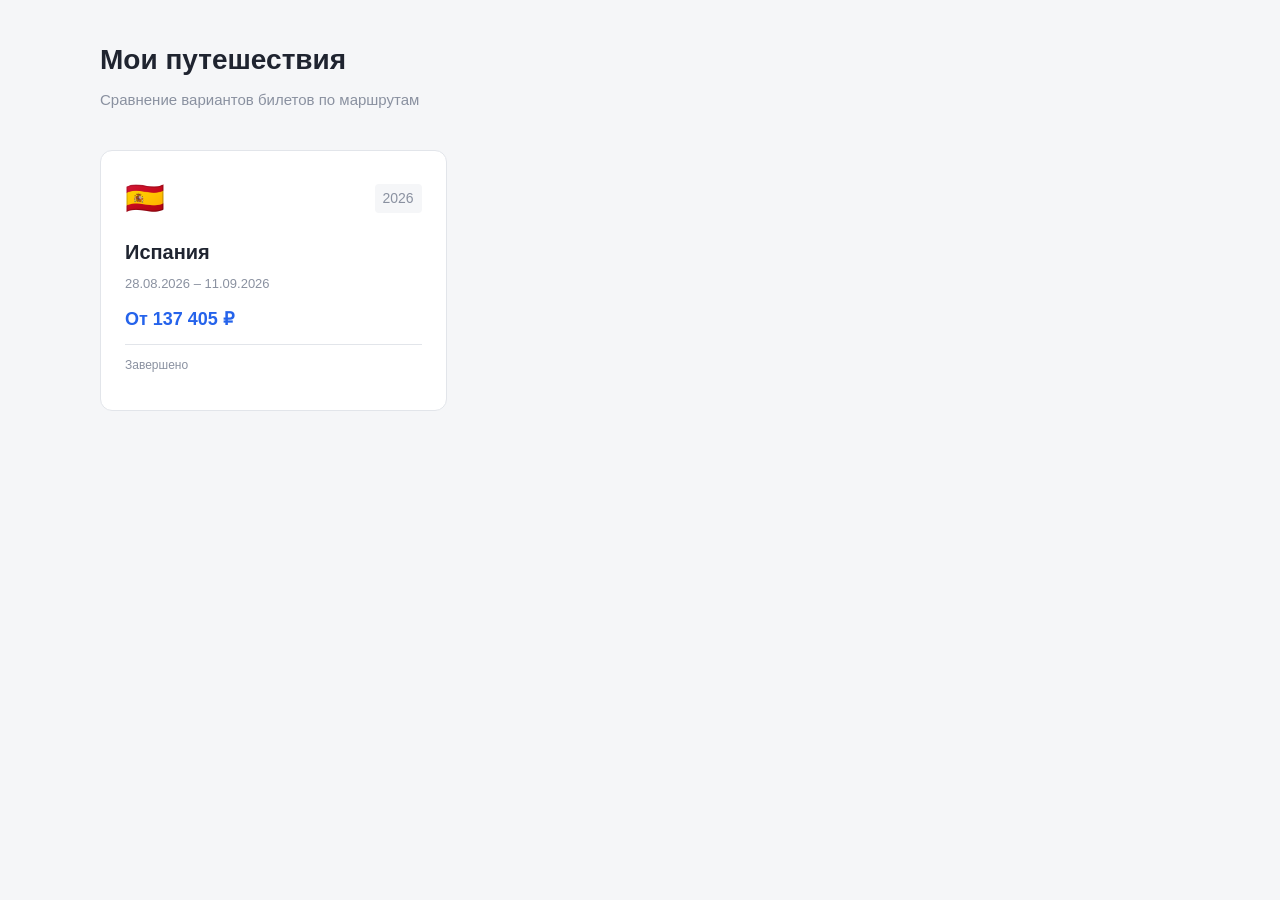
==== index.html @ b020ff00 "refactor: multi-route structure with separate data and styles" ====
<!DOCTYPE html>
<html lang="ru">
<head>
<meta charset="UTF-8">
<meta name="viewport" content="width=device-width, initial-scale=1.0">
<title>Мои путешествия</title>
<style>
  :root {
    --bg: #f5f6f8;
    --card: #ffffff;
    --border: #e2e5ea;
    --accent: #2563eb;
    --text: #1f2430;
    --muted: #8a91a0;
  }
  * { box-sizing: border-box; }
  body {
    margin: 0;
    font-family: -apple-system, BlinkMacSystemFont, "Segoe UI", Roboto, Helvetica, Arial, sans-serif;
    background: var(--bg);
    color: var(--text);
    line-height: 1.45;
    padding: 40px 20px;
  }
  .wrap { max-width: 1080px; margin: 0 auto; }
  h1 { font-size: 28px; margin: 0 0 8px; }
  .description { color: var(--muted); font-size: 15px; margin: 0 0 40px; }
  .routes { list-style: none; padding: 0; margin: 0; display: grid; grid-template-columns: repeat(auto-fill, minmax(280px, 1fr)); gap: 20px; }
  .route-card {
    display: block;
    background: var(--card);
    border: 1px solid var(--border);
    border-radius: 12px;
    padding: 24px;
    text-decoration: none;
    color: inherit;
    transition: border-color .15s, box-shadow .15s, transform .15s;
    cursor: pointer;
  }
  .route-card:hover {
    border-color: var(--accent);
    box-shadow: 0 4px 12px rgba(37, 99, 235, 0.1);
    transform: translateY(-2px);
  }
  .route-header { display: flex; align-items: center; justify-content: space-between; margin-bottom: 16px; }
  .flag { font-size: 32px; }
  .year { color: var(--muted); font-size: 14px; font-weight: 500; background: var(--bg); padding: 4px 8px; border-radius: 4px; }
  .route-card h3 { margin: 0 0 8px; font-size: 20px; color: var(--text); }
  .dates { color: var(--muted); font-size: 13px; margin: 0 0 12px; }
  .price { font-size: 18px; font-weight: 600; color: var(--accent); margin: 12px 0; }
  .status { color: var(--muted); font-size: 12px; margin-top: 12px; padding-top: 12px; border-top: 1px solid var(--border); }
  .loading { text-align: center; color: var(--muted); padding: 40px 20px; }
  .error { color: #dc2626; padding: 16px; background: #fee2e2; border-radius: 8px; margin: 20px 0; }

  @media (max-width: 640px) {
    body { padding: 24px 16px; }
    h1 { font-size: 24px; }
    .routes { grid-template-columns: 1fr; }
  }
</style>
</head>
<body>
<div class="wrap">
  <h1>Мои путешествия</h1>
  <p class="description">Сравнение вариантов билетов по маршрутам</p>
  <div class="routes" id="routes">
    <div class="loading">Загрузка маршрутов...</div>
  </div>
</div>

<script>
  // Список маршрутов
  const routes = [
    { id: 'es26', name: 'Испания', flag: '🇪🇸' }
  ];

  Promise.all(routes.map(route => 
    fetch(`data/${route.id}.json`)
      .then(r => r.json())
      .then(data => ({
        ...route,
        meta: data.meta,
        outbound: data.outbound,
        back: data.back
      }))
      .catch(err => {
        console.error(`Ошибка загрузки ${route.id}:`, err);
        return { ...route, error: true };
      })
  )).then(loadedRoutes => {
    const container = document.getElementById('routes');
    container.innerHTML = '';

    if (loadedRoutes.length === 0) {
      container.innerHTML = '<div class="error">Нет доступных маршрутов</div>';
      return;
    }

    loadedRoutes.forEach(route => {
      if (route.error) {
        container.innerHTML += `<div class="error">Ошибка загрузки маршрута ${route.name}</div>`;
        return;
      }

      const minOut = Math.min(...route.outbound.map(o => o.price));
      const minBack = Math.min(...route.back.map(o => o.price));
      const minPrice = minOut + minBack;
      const fmt = n => n.toLocaleString("ru-RU") + " ₽";
      const year = route.meta.dates.split('–')[0].trim().split('.')[2];
      
      const card = document.createElement('a');
      card.href = `${route.id}/`;
      card.className = 'route-card';
      card.innerHTML = `
        <div class="route-header">
          <span class="flag">${route.flag}</span>
          <span class="year">${year}</span>
        </div>
        <h3>${route.name}</h3>
        <p class="dates">${route.meta.dates}</p>
        <div class="price">От ${fmt(minPrice)}</div>
        <p class="status">Завершено</p>
      `;
      container.appendChild(card);
    });
  });
</script>
</body>
</html>
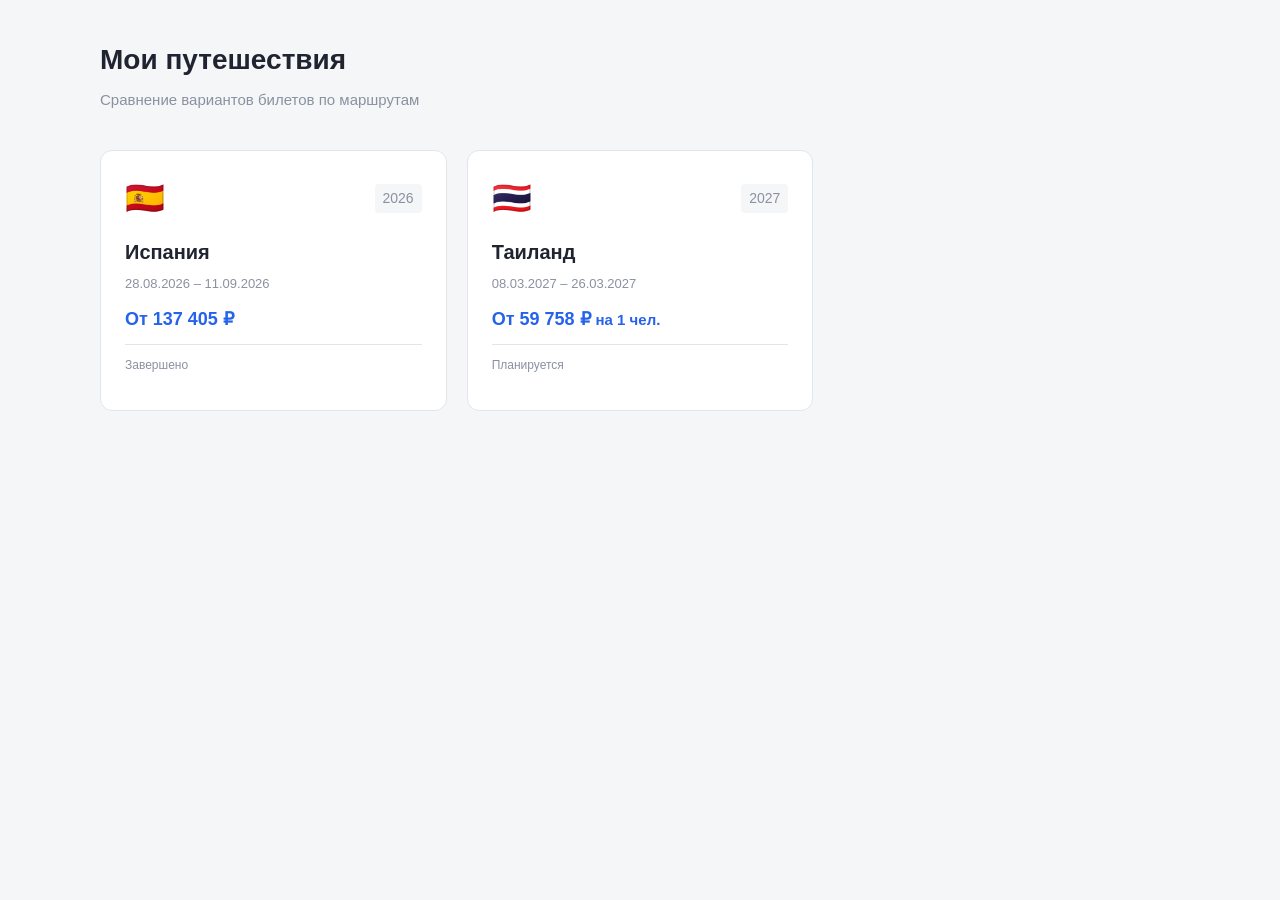
==== commit 8bd2f396: "Add thailand" ====
--- a/index.html
+++ b/index.html
@@ -71,7 +71,8 @@
 <script>
   // Список маршрутов
   const routes = [
-    { id: 'es26', name: 'Испания', flag: '🇪🇸' }
+    { id: 'es26', name: 'Испания', flag: '🇪🇸', status: 'Завершено' },
+    { id: 'th27', name: 'Таиланд', flag: '🇹🇭', status: 'Планируется', perPerson: true }
   ];
 
   Promise.all(routes.map(route => 
@@ -102,9 +103,24 @@
         return;
       }
 
-      const minOut = Math.min(...route.outbound.map(o => o.price));
-      const minBack = Math.min(...route.back.map(o => o.price));
-      const minPrice = minOut + minBack;
+      // es26: price лежит в самом варианте; th27: цены по городам в segments (+ bundle у обратных рейсов)
+      let minPrice;
+      if (route.outbound.some(v => v.segments && !Array.isArray(v.segments))) {
+        const cities = new Set(route.outbound.flatMap(v => Object.keys(v.segments)));
+        const sums = [];
+        cities.forEach(city => route.outbound.forEach(o => {
+          if (!o.segments[city]) return;
+          route.back.forEach(b => {
+            const bs = b.segments[city];
+            if (!bs) return;
+            const paired = bs.bundle && (b.bundleWith || []).includes(o.id);
+            sums.push(o.segments[city].price + (paired ? bs.bundle.price : bs.price));
+          });
+        }));
+        minPrice = Math.min(...sums);
+      } else {
+        minPrice = Math.min(...route.outbound.map(o => o.price)) + Math.min(...route.back.map(o => o.price));
+      }
       const fmt = n => n.toLocaleString("ru-RU") + " ₽";
       const year = route.meta.dates.split('–')[0].trim().split('.')[2];
       
@@ -118,8 +134,8 @@
         </div>
         <h3>${route.name}</h3>
         <p class="dates">${route.meta.dates}</p>
-        <div class="price">От ${fmt(minPrice)}</div>
-        <p class="status">Завершено</p>
+        <div class="price">От ${fmt(minPrice)}${route.perPerson ? ' <small>на 1 чел.</small>' : ''}</div>
+        <p class="status">${route.status}</p>
       `;
       container.appendChild(card);
     });
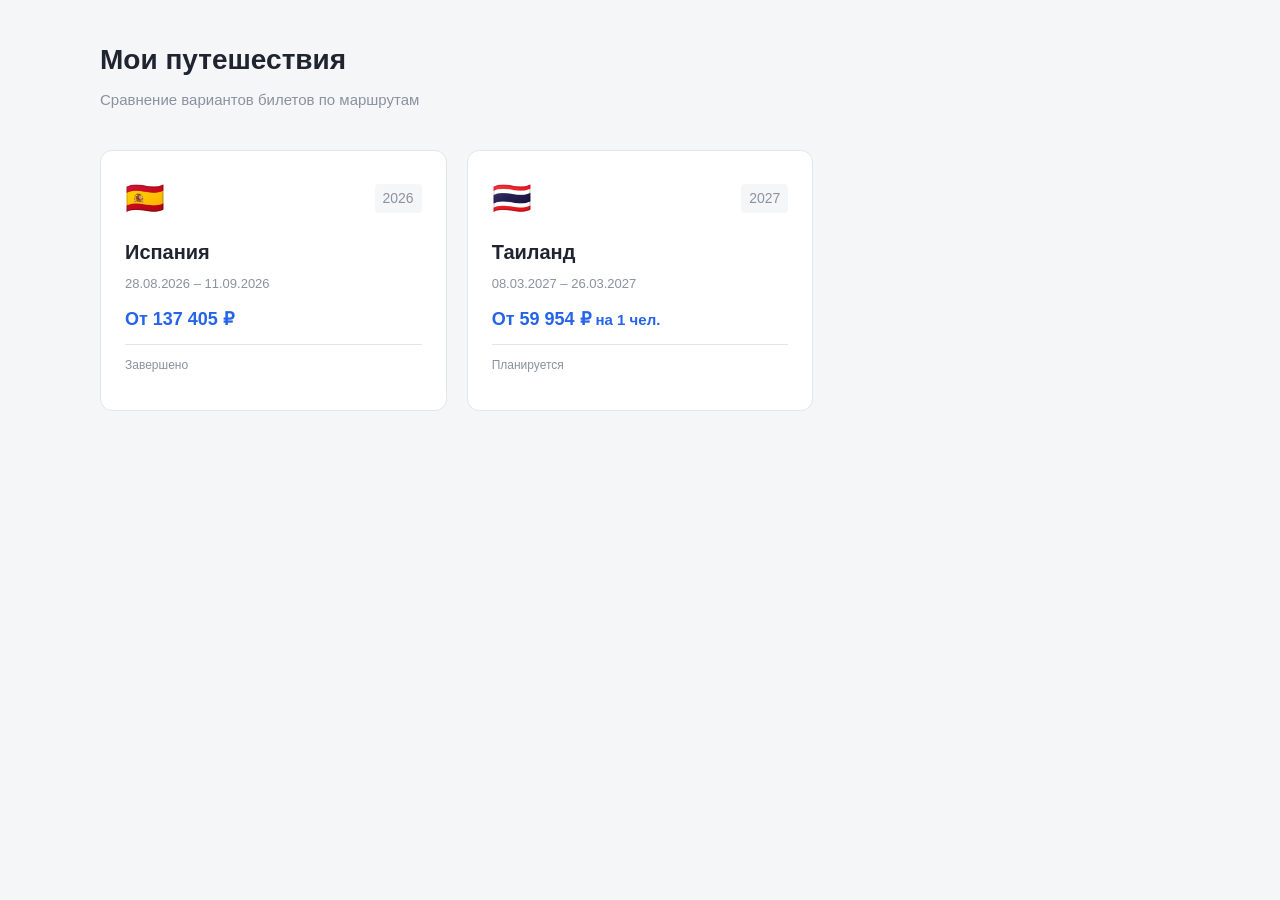
==== commit 42f2bcf2: "Upgrade Perm and Kuala-Lumpur" ====
--- a/index.html
+++ b/index.html
@@ -103,18 +103,25 @@
         return;
       }
 
-      // es26: price лежит в самом варианте; th27: цены по городам в segments (+ bundle у обратных рейсов)
+      // es26: price лежит в самом варианте; th27: цены по городам в segments (+ bundle у обратных рейсов,
+      // + перелёт из Краби в аэропорт вылета, + чартер только парой туда-обратно)
       let minPrice;
       if (route.outbound.some(v => v.segments && !Array.isArray(v.segments))) {
         const cities = new Set(route.outbound.flatMap(v => Object.keys(v.segments)));
+        const krabi = route.meta.krabi || {};
         const sums = [];
         cities.forEach(city => route.outbound.forEach(o => {
           if (!o.segments[city]) return;
           route.back.forEach(b => {
             const bs = b.segments[city];
             if (!bs) return;
+            if (o.charter || b.charter) {
+              if (!(o.charter && b.charter && o.pairWith === b.id)) return;
+            }
+            const k = krabi[bs.orig];
+            const kp = k ? k.price : 0;
             const paired = bs.bundle && (b.bundleWith || []).includes(o.id);
-            sums.push(o.segments[city].price + (paired ? bs.bundle.price : bs.price));
+            sums.push(o.segments[city].price + (paired ? bs.bundle.price : bs.price) + kp);
           });
         }));
         minPrice = Math.min(...sums);
